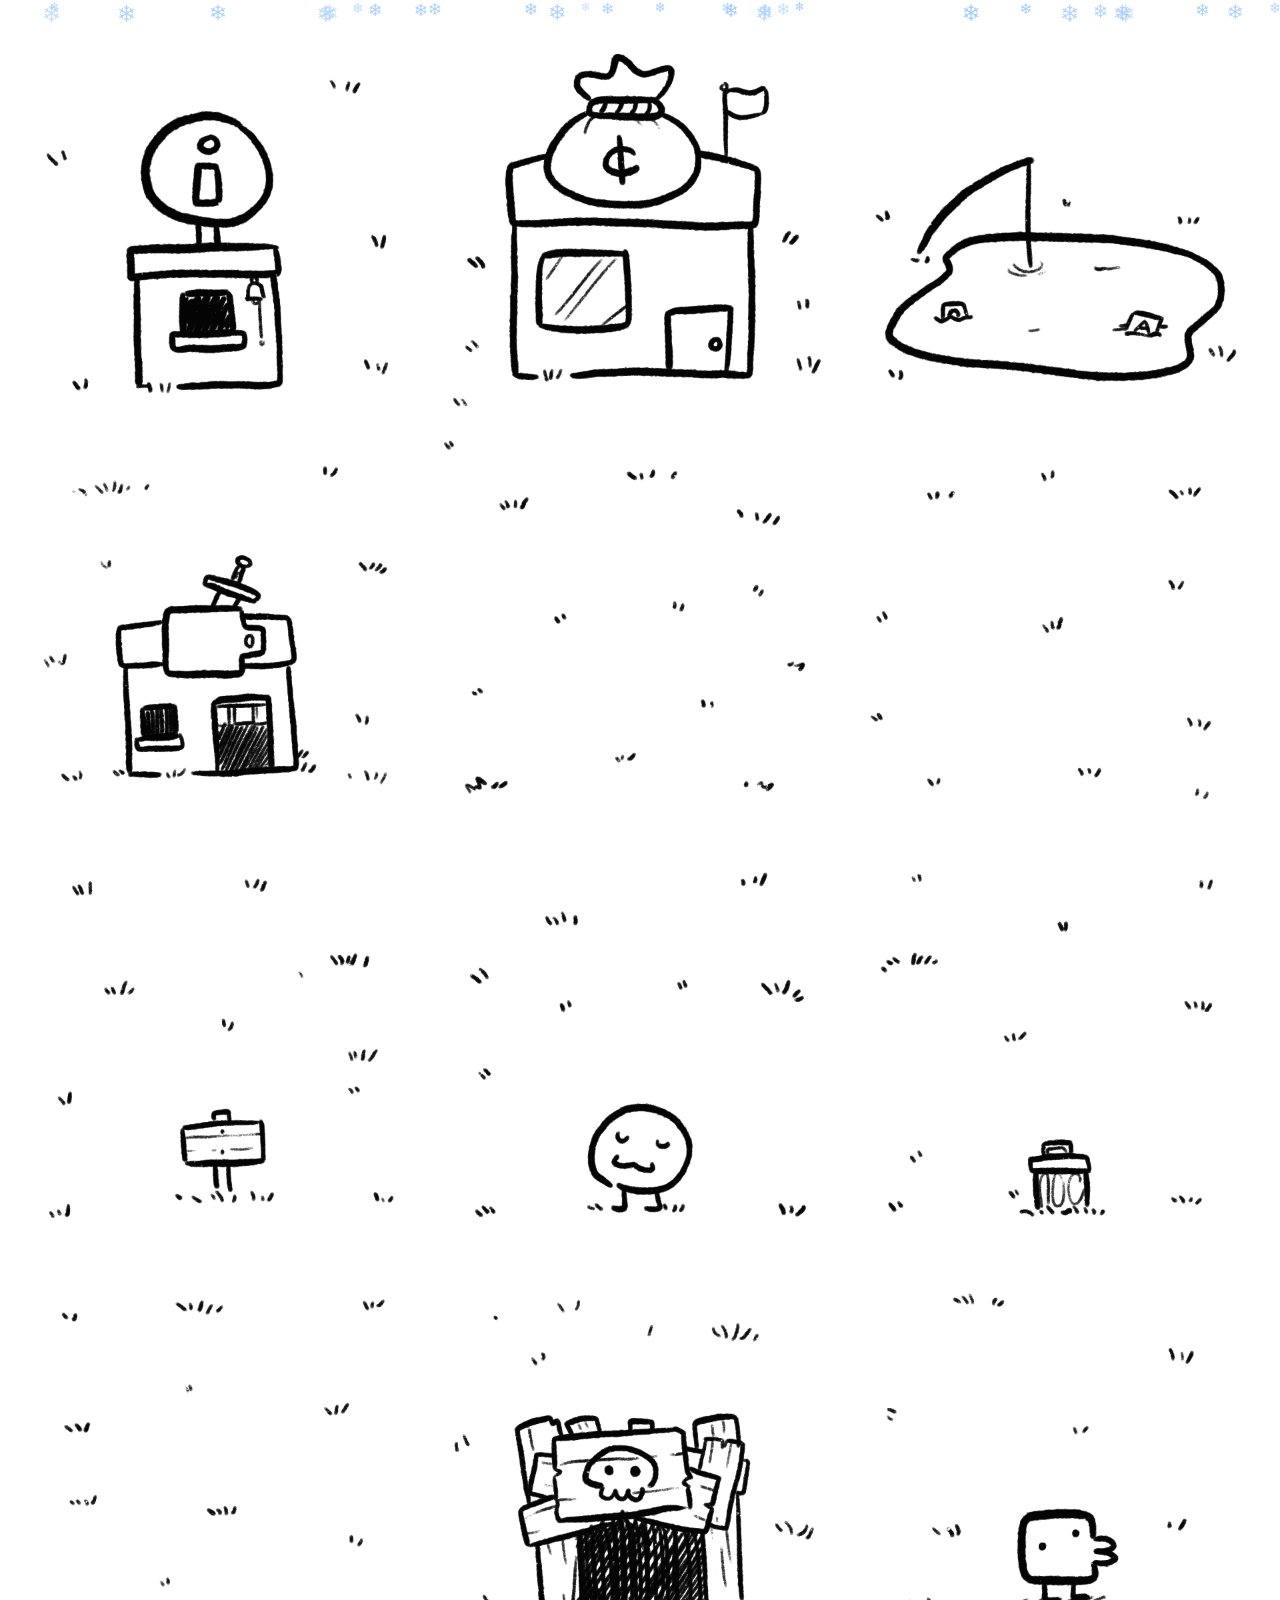
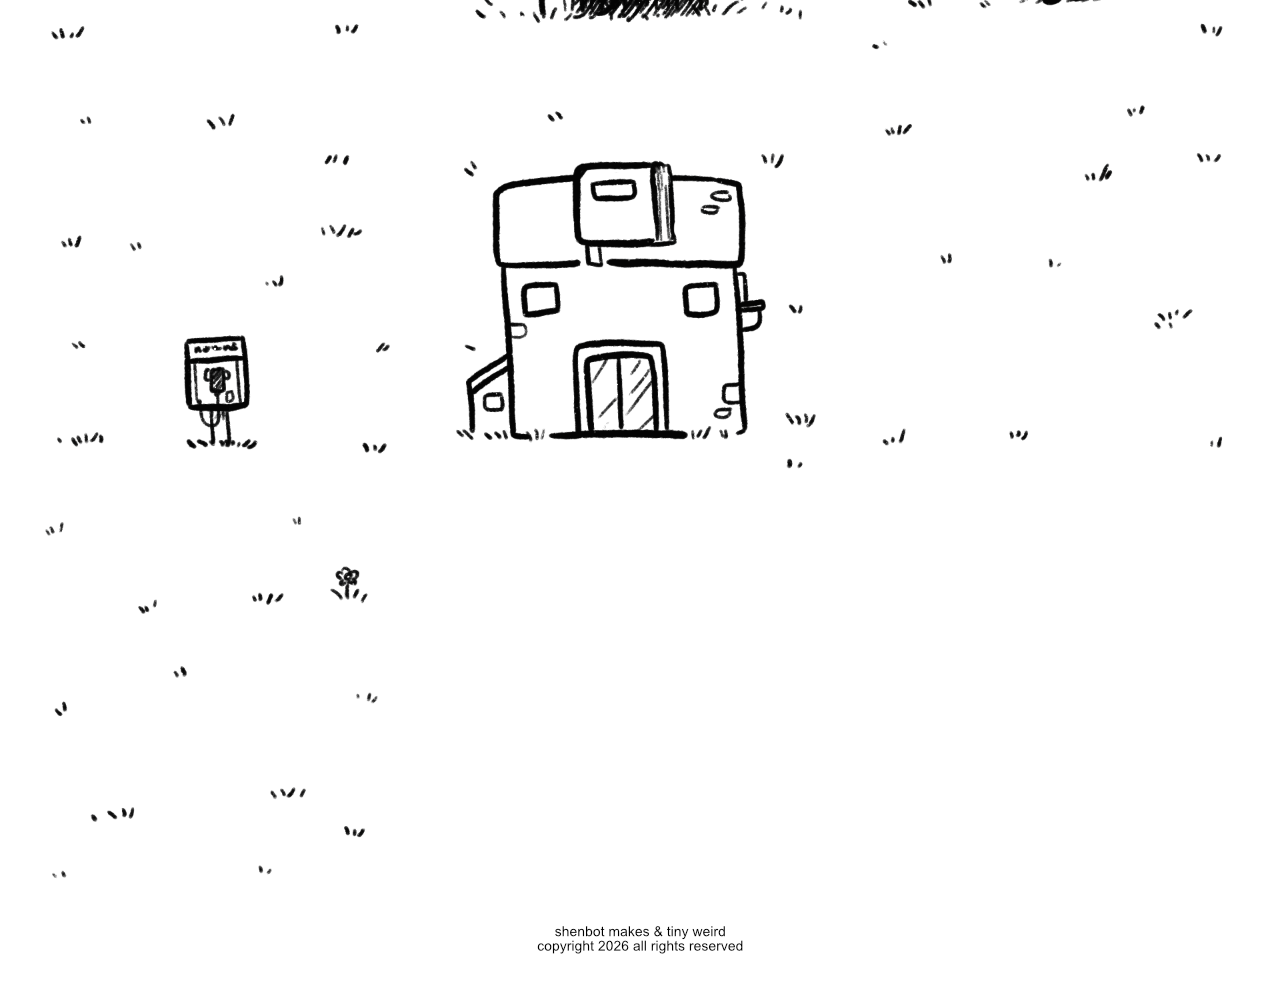
==== index.html @ 68d5ffb8 "init commit" ====
<!DOCTYPE html>
<html lang="en">
<head>
<meta charset="utf-8">
<meta name="viewport" content="width=device-width, initial-scale=1">
<title>Thumbnails</title>
<link rel="stylesheet" href="styles-index.css">
</head>
<body>
<div class="grid">
  <!-- the top 4, these never move -->
  <a href="page.html"><img src="images/01.png" alt="Item 1"></a>
  <a href="https://example.com/02"><img src="images/02.png"  alt="Item 2"></a>
  <a href="https://example.com/01"><img src="images/03.png" alt="Item 1"></a>
  <a href="https://example.com/02"><img src="images/04.png"  alt="Item 2"></a>
  
  <!-- these will shuffle around based on the code on the bottom -->
  <a href="https://example.com/01"><img src="images/05.png" alt="Item 1"></a>
  <a href="https://example.com/02"><img src="images/06.png"  alt="Item 2"></a>
  <a href="https://example.com/01"><img src="images/07.png" alt="Item 1"></a>
  <a href="https://example.com/02"><img src="images/08.png"  alt="Item 2"></a>  
  <a href="https://example.com/01"><img src="images/09.png" alt="Item 1"></a>
  <a href="https://example.com/02"><img src="images/10.png"  alt="Item 2"></a>
  <a href="https://example.com/01"><img src="images/11.png" alt="Item 1"></a>
  <a href="https://example.com/02"><img src="images/12.png"  alt="Item 2"></a>  
  <a href="https://example.com/01"><img src="images/13.png" alt="Item 1"></a>
  <a href="https://example.com/02"><img src="images/14.png"  alt="Item 2"></a>
  <a href="https://example.com/01"><img src="images/15.png" alt="Item 1"></a>
  <a href="https://example.com/01"><img src="images/16.png" alt="Item 1"></a>
</div>

<br />
<img class="center-img" src="./images/footer.png" alt="Page footer graphic">

<script>
  const grid = document.querySelector('.grid');
  const rest = Array.from(grid.children).slice(4);   // everything after the first 4

  // Fisher-Yates shuffle
  for (let i = rest.length - 1; i > 0; i--) {
    const j = Math.floor(Math.random() * (i + 1));
    [rest[i], rest[j]] = [rest[j], rest[i]];
  }

  rest.forEach(el => grid.appendChild(el));   // appendChild moves existing nodes, so no duplicates
  
  // Falling Snowflakes - myspace style
  (() => {
    if (matchMedia('(prefers-reduced-motion: reduce)').matches) return;

    const fx = document.createElement('div');
    fx.id = 'fx';
    document.body.appendChild(fx);
    const rand = (a, b) => a + Math.random() * (b - a);

    for (let i = 0; i < 30; i++) {
      const f = document.createElement('div');
      f.className = 'flake';
      f.textContent = '❄';
      f.style.left = rand(0, 100) + 'vw';
      f.style.fontSize = rand(10, 24) + 'px';
      f.style.opacity = rand(0.5, 1);
      const fall = rand(8, 16), sway = rand(2, 4);
      f.style.animation =
        `fall ${fall}s linear ${-rand(0, fall)}s infinite, ` +
        `sway ${sway}s ease-in-out ${-rand(0, sway)}s infinite alternate`;
      fx.appendChild(f);
    }
  })();
</script>

</body>
</html>
---- styles-index.css ----
body { margin: 0; padding: 1rem; font-family: system-ui, sans-serif; }

  /* Max 4 across, then 3, 2, 1 as the window narrows.
     Change --w / --h if you change the thumbnail size. */
  .grid {
    --w: 400px;
    --h: 400px;
    --gap: 16px;
    display: grid;
    grid-template-columns: repeat(auto-fit, var(--w));
    gap: var(--gap);
    justify-content: center;
    max-width: calc(4 * var(--w) + 3 * var(--gap));
    margin: 0 auto;
	align-items:end;
  }
  .grid a { display: block; width: var(--w); max-width: 100%; }
  .grid img {
    display: block;
    width: 100%;
    height: auto;
    
    background: #fff;      /* shows a grey block until the image loads */
    border-radius: 4px;
  }
  
  .center-img {
    display: block;
    max-width: 100%;
    height: auto;
    margin: 0 auto;
  }
  
  #fx { position: fixed; inset: 0; overflow: hidden; pointer-events: none; z-index: 9999; }

  .flake { position: absolute; top: 0; color: #9cc9ff; }
  @keyframes fall { from { translate: 0 -3rem; } to { translate: 0 105vh; } }
  @keyframes sway { from { transform: translateX(-15px); } to { transform: translateX(15px); } }
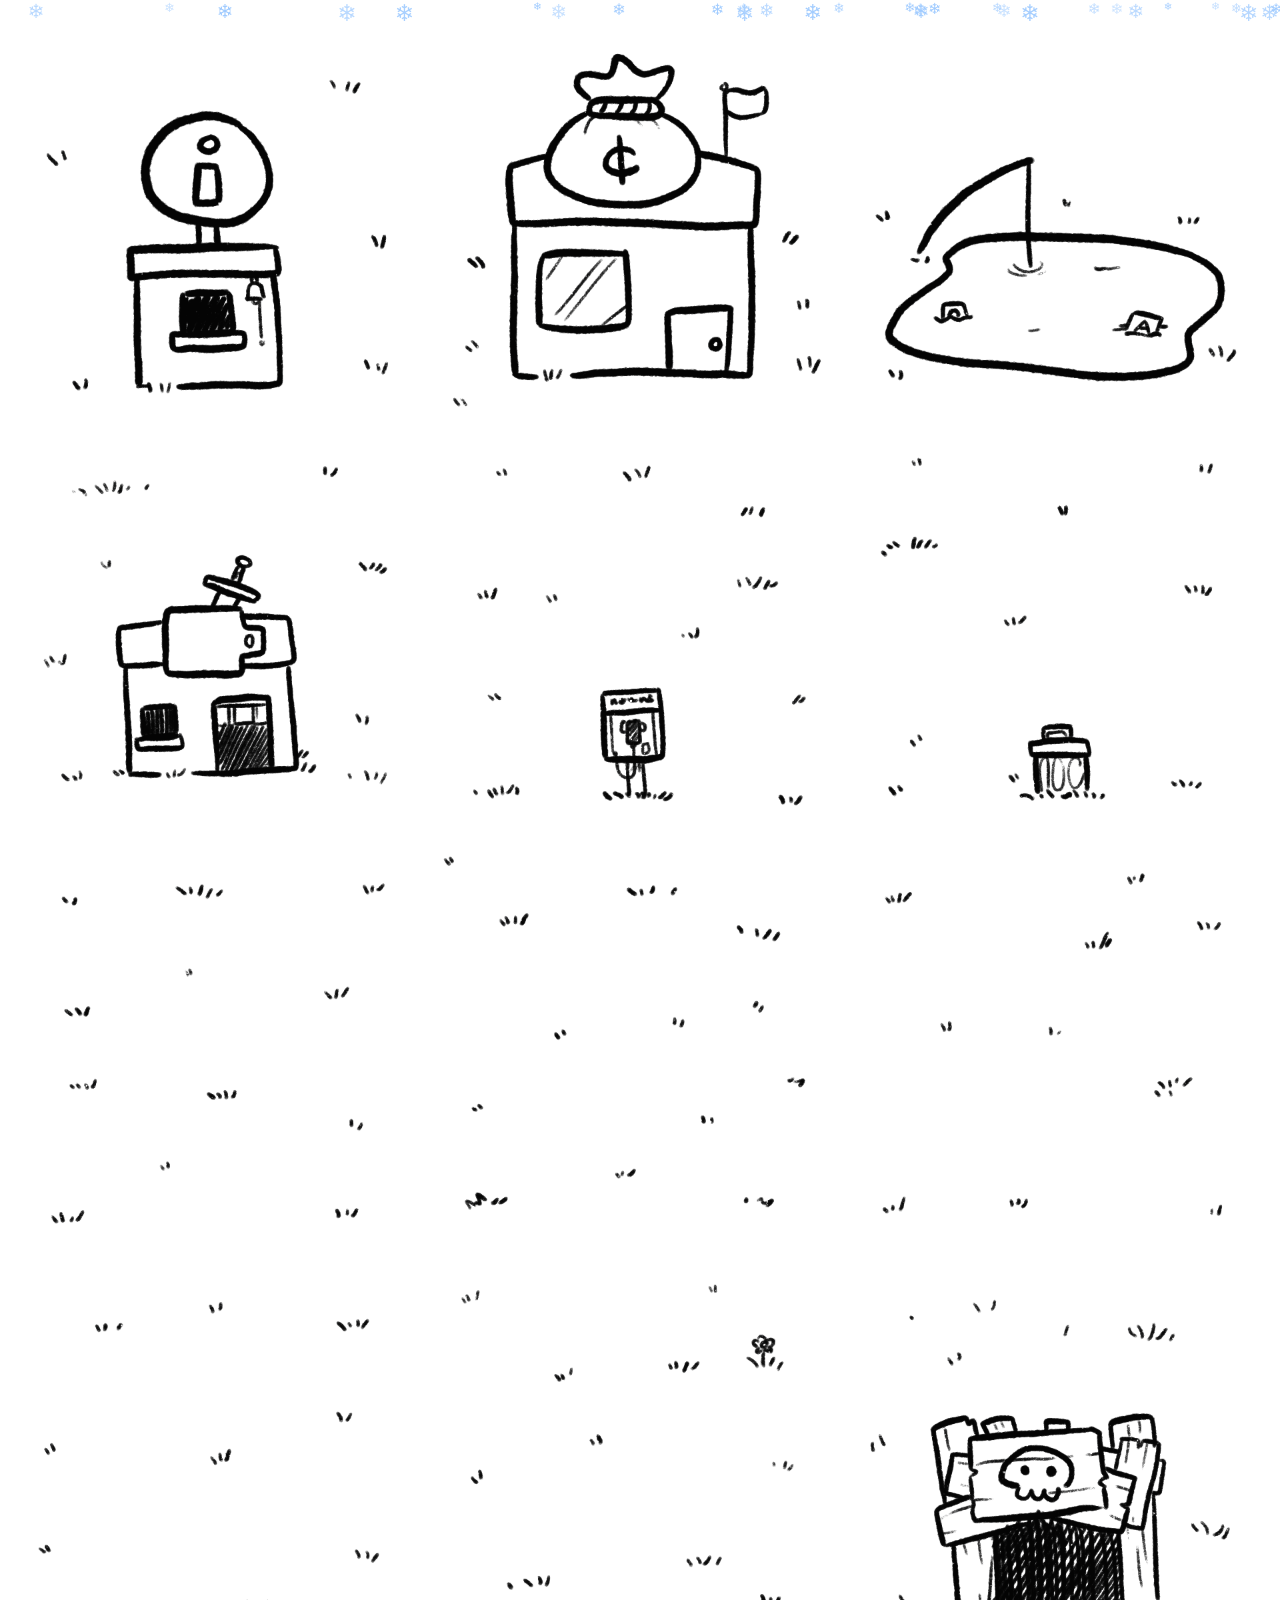
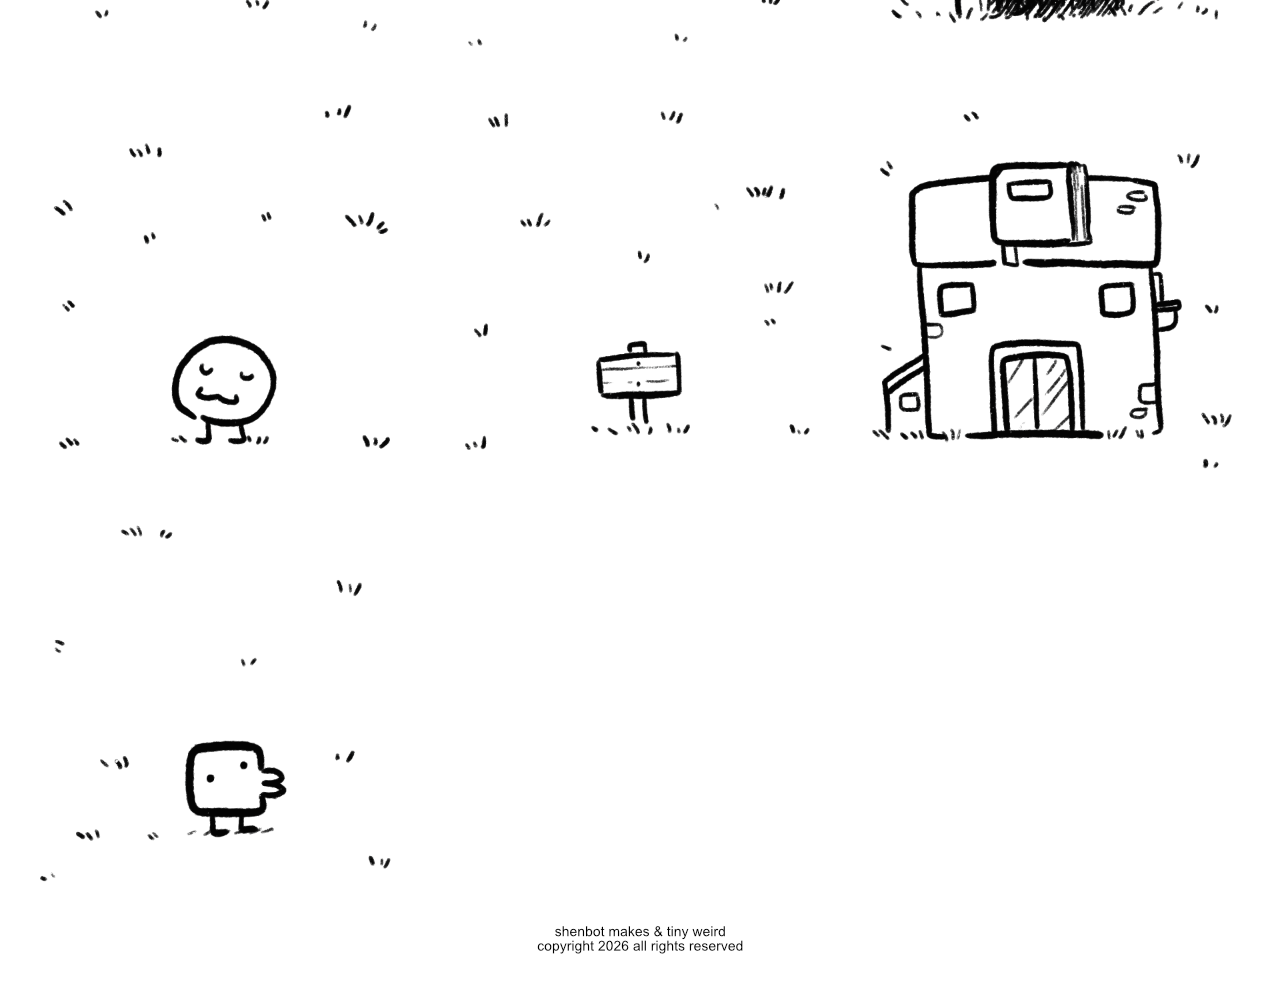
==== commit 3e6f0f78: "typing is fishing test commit" ====
--- a/index.html
+++ b/index.html
@@ -11,7 +11,7 @@
   <!-- the top 4, these never move -->
   <a href="page.html"><img src="images/01.png" alt="Item 1"></a>
   <a href="https://example.com/02"><img src="images/02.png"  alt="Item 2"></a>
-  <a href="https://example.com/01"><img src="images/03.png" alt="Item 1"></a>
+  <a href="03.html"><img src="images/03.png" alt="Typing is Fishing"></a>
   <a href="https://example.com/02"><img src="images/04.png"  alt="Item 2"></a>
   
   <!-- these will shuffle around based on the code on the bottom -->
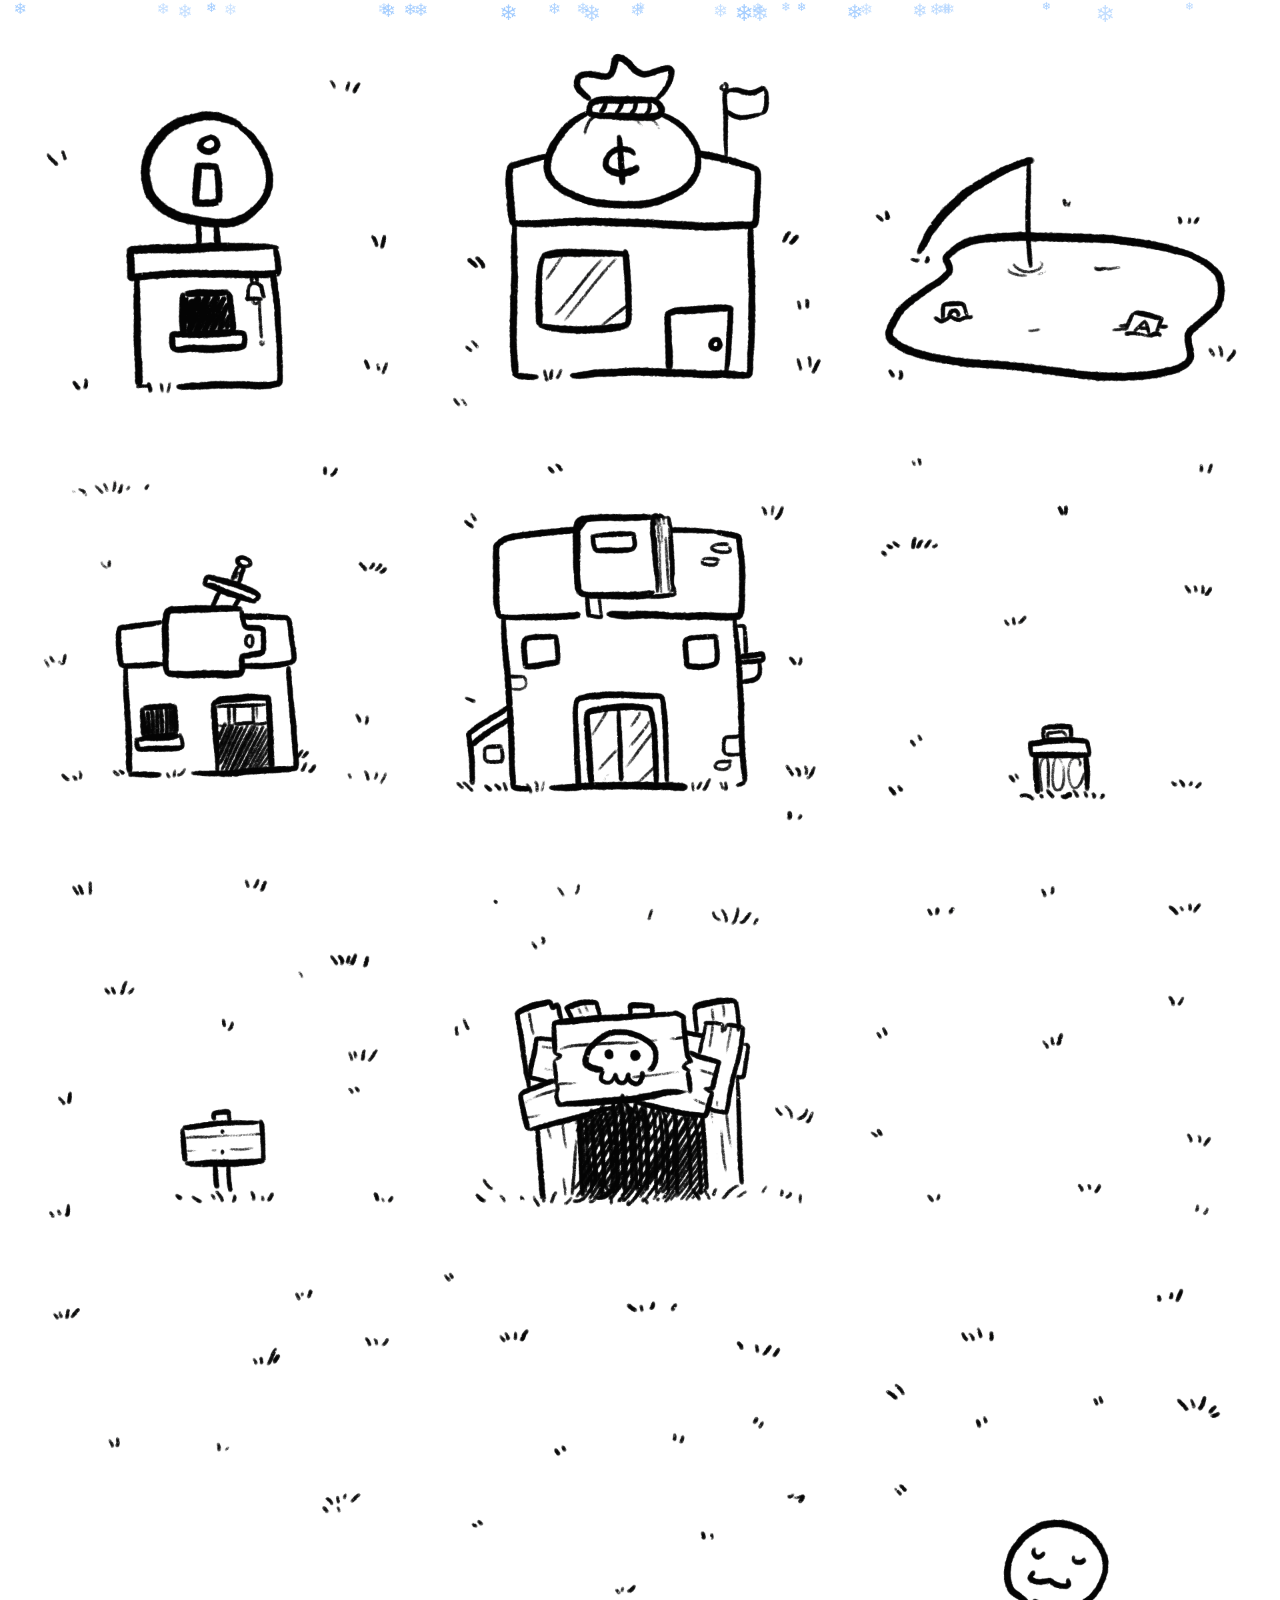
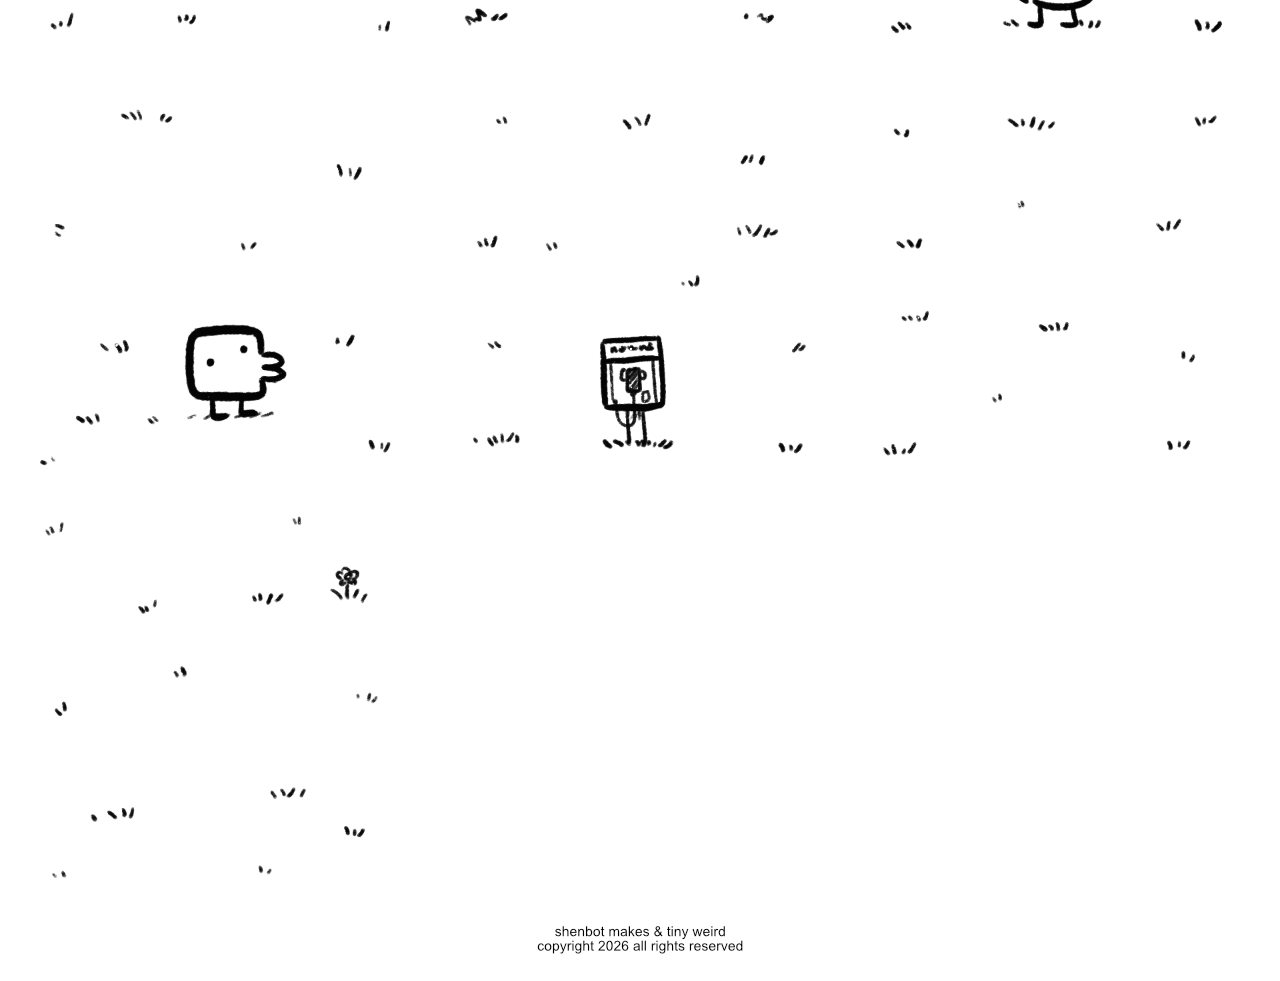
==== commit 5d8833dd: "embed fixes" ====
--- a/index.html
+++ b/index.html
@@ -9,7 +9,7 @@
 <body>
 <div class="grid">
   <!-- the top 4, these never move -->
-  <a href="page.html"><img src="images/01.png" alt="Item 1"></a>
+  <a href="01.html"><img src="images/01.png" alt="Item 1"></a>
   <a href="https://example.com/02"><img src="images/02.png"  alt="Item 2"></a>
   <a href="03.html"><img src="images/03.png" alt="Typing is Fishing"></a>
   <a href="https://example.com/02"><img src="images/04.png"  alt="Item 2"></a>
@@ -30,7 +30,7 @@
 </div>
 
 <br />
-<img class="center-img" src="./images/footer.png" alt="Page footer graphic">
+<a href = "footer.html"><img class="center-img" src="./images/footer.png" alt="Page footer graphic"></a>
 
 <script>
   const grid = document.querySelector('.grid');
